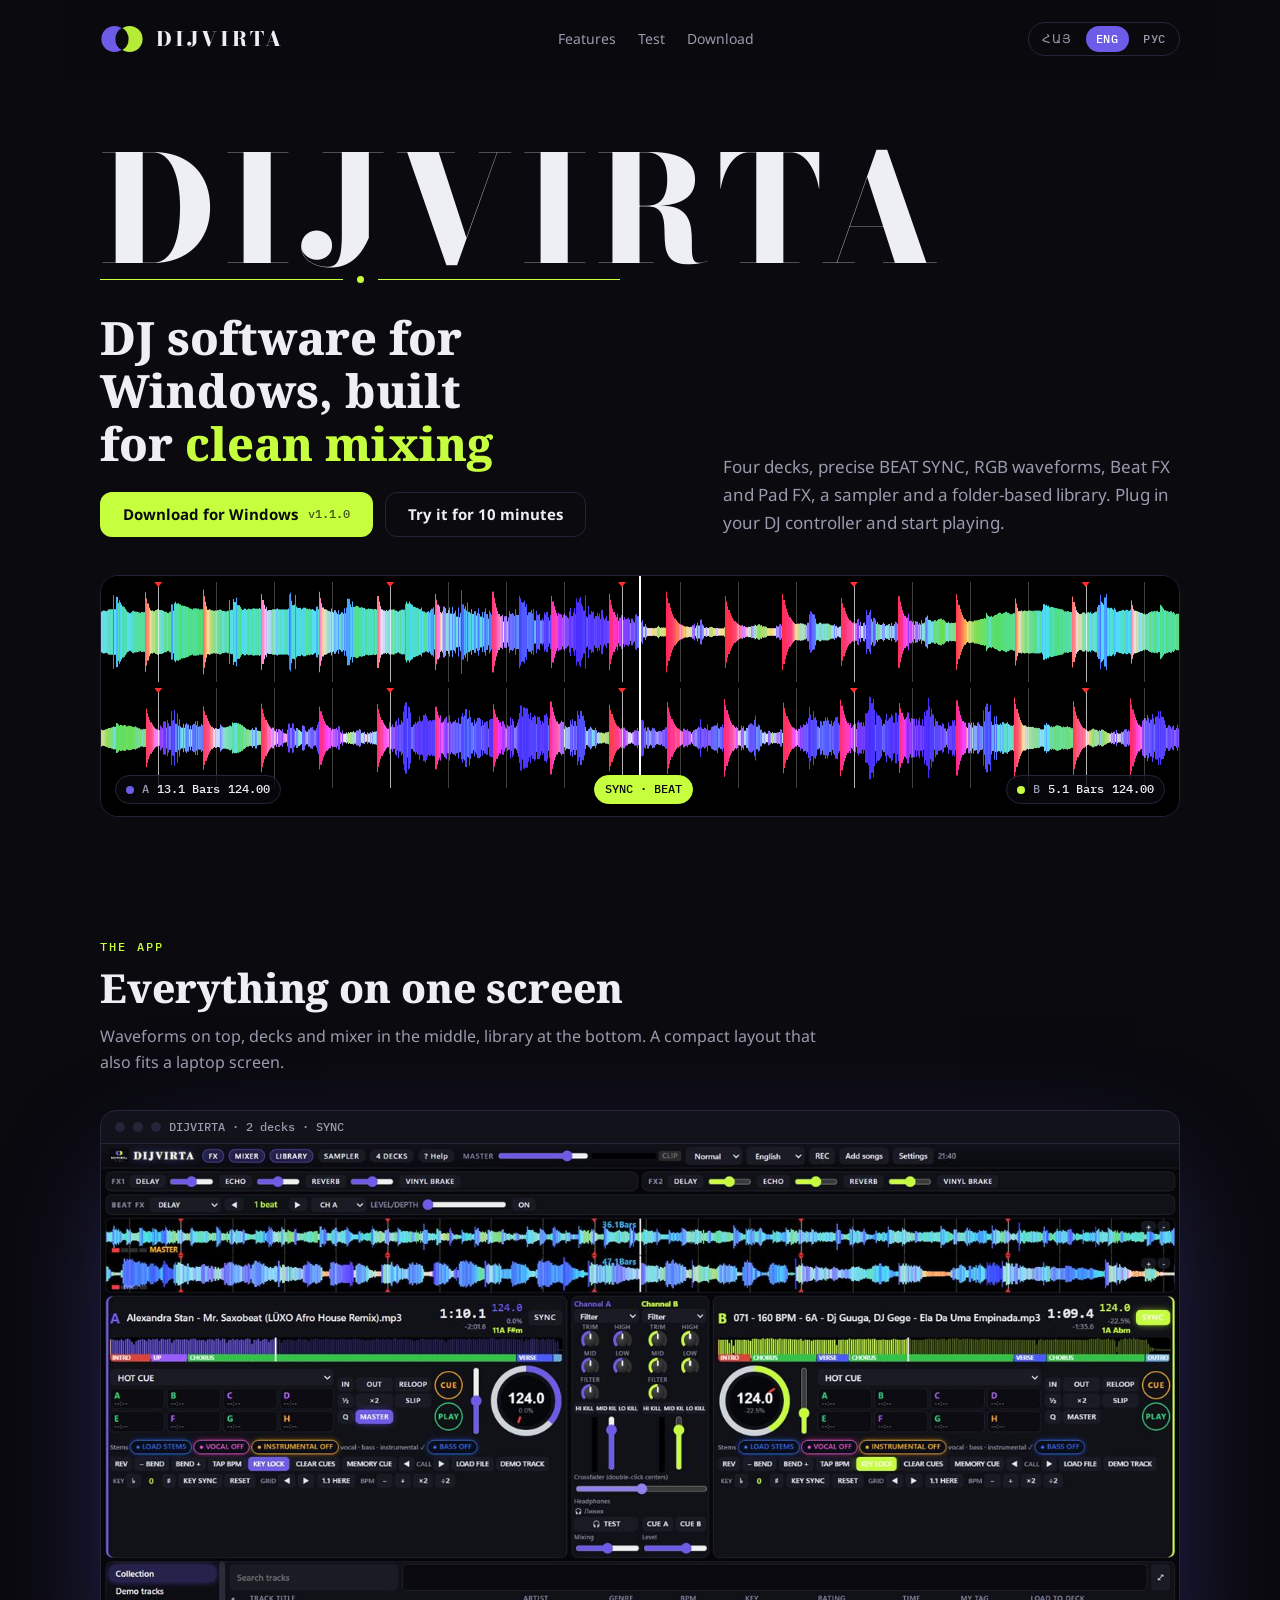
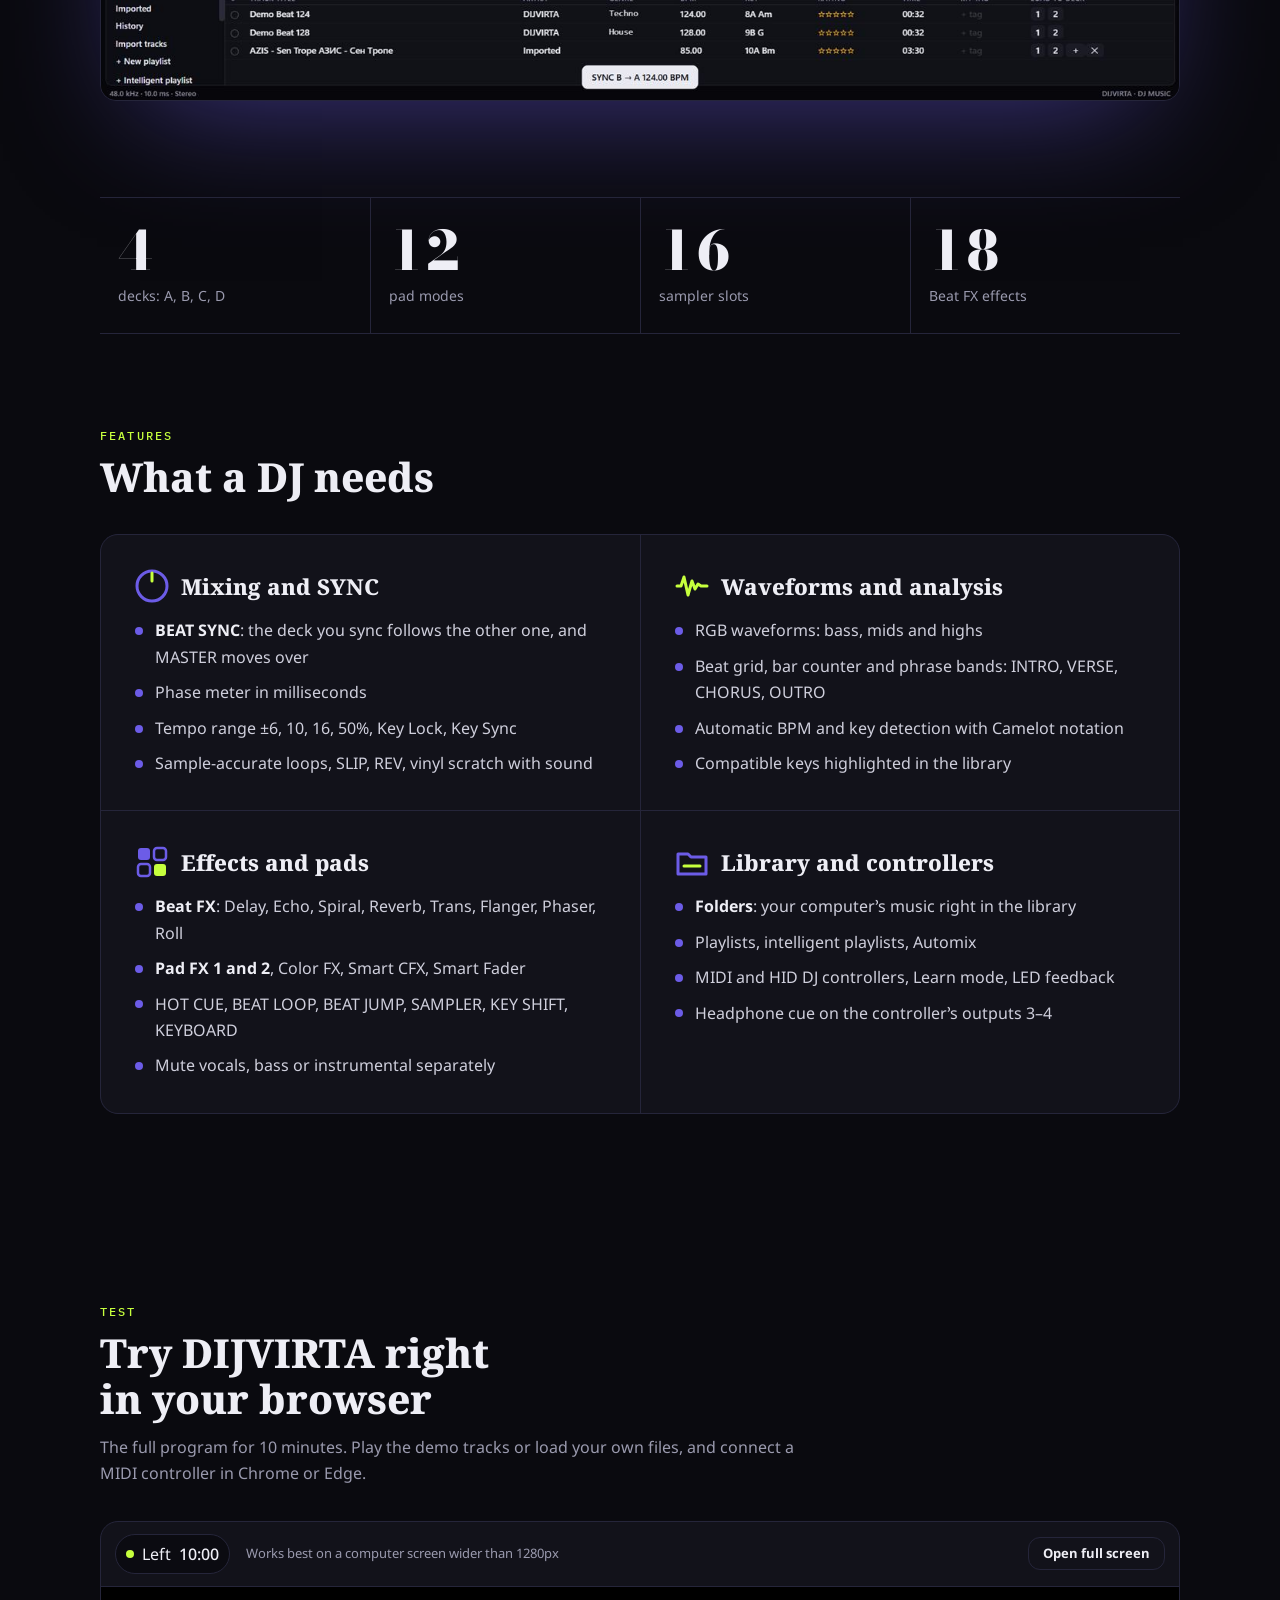
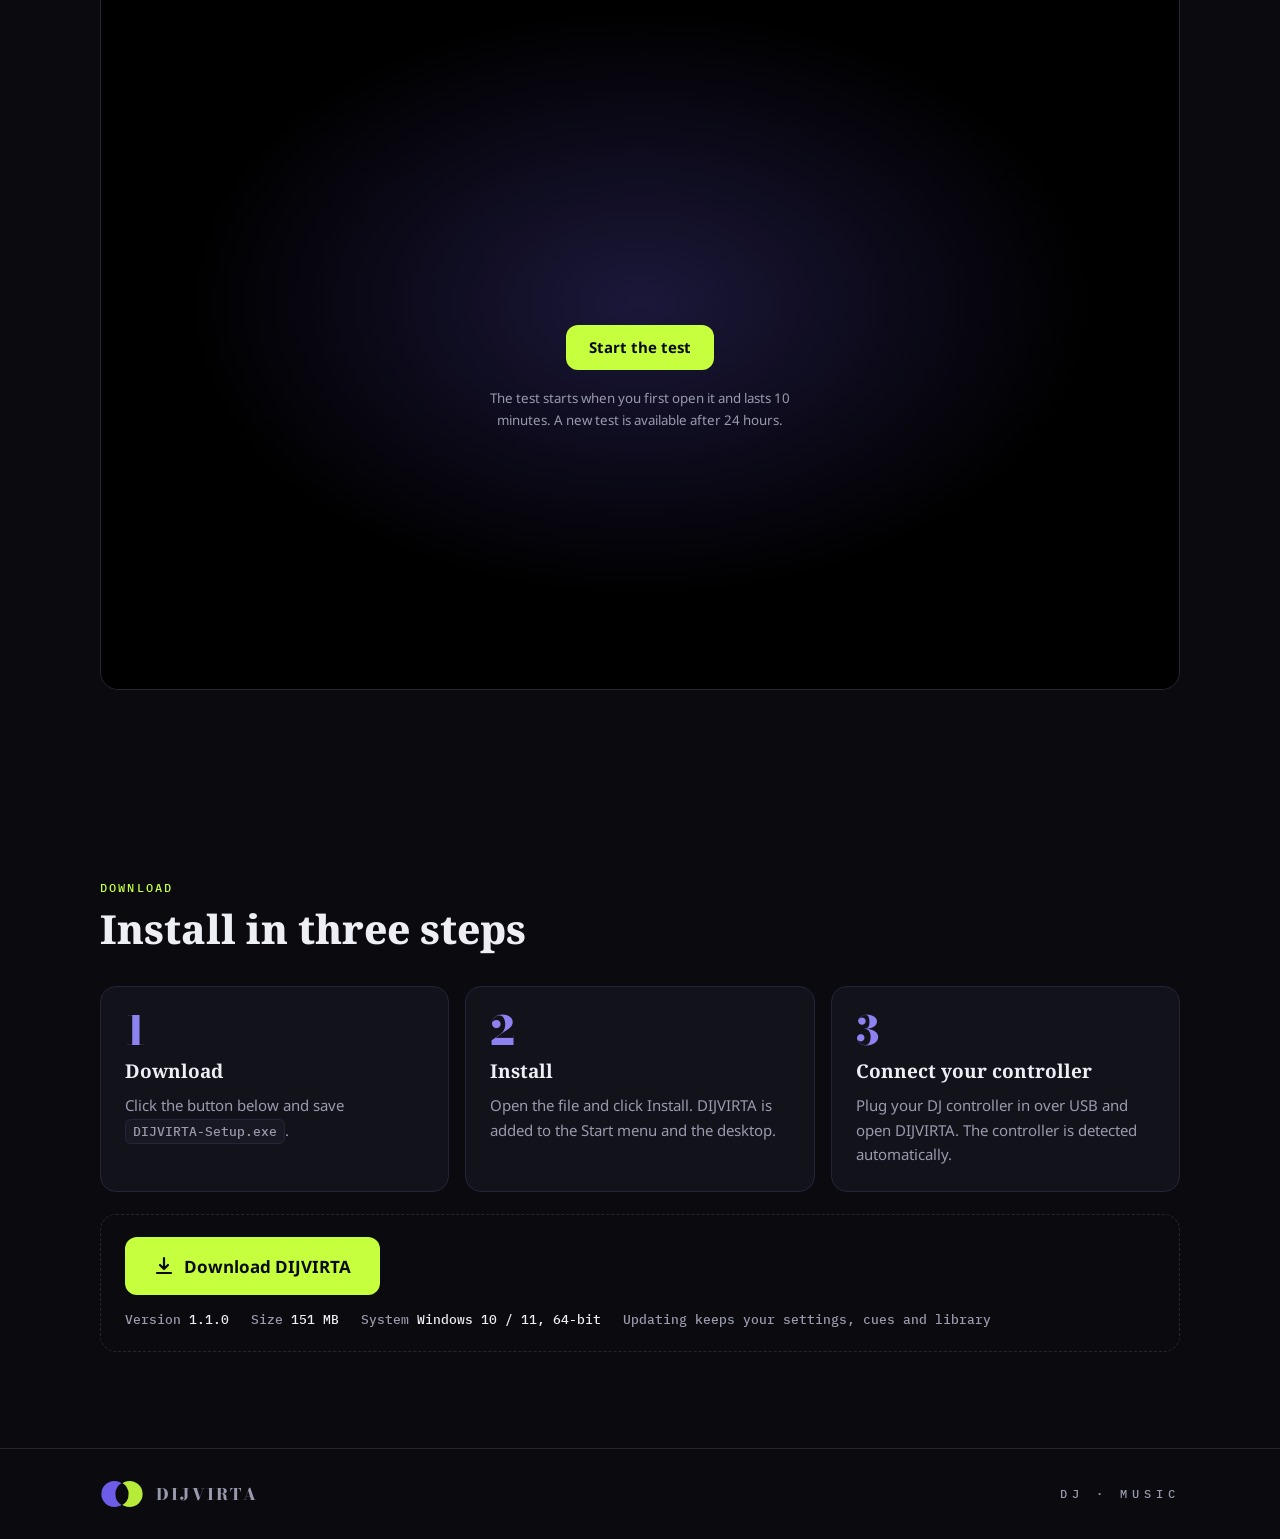
==== index.html @ cd350a0d "Add files via upload" ====
<!doctype html>
<html lang="hy">
<head>
<meta charset="utf-8">
<meta name="viewport" content="width=device-width,initial-scale=1,viewport-fit=cover">
<title>DIJVIRTA</title>
<meta name="description" content="DIJVIRTA — DJ software for Windows: 4 decks, BEAT SYNC, RGB waveforms, Beat FX and DJ controller support.">
<link rel="icon" href="app/dijvirta_logo.svg" type="image/svg+xml">
<link rel="preconnect" href="https://fonts.googleapis.com">
<link rel="preconnect" href="https://fonts.gstatic.com" crossorigin>
<link rel="stylesheet" href="https://fonts.googleapis.com/css2?family=Bodoni+Moda:opsz,wght@6..96,600;6..96,800&family=Noto+Serif+Armenian:wght@600;800&family=Noto+Sans+Armenian:wght@400;500;700&family=Noto+Serif:wght@600;800&family=Noto+Sans:wght@400;500;700&family=IBM+Plex+Mono:wght@500&display=swap">
<link rel="stylesheet" href="site.css">
</head>
<body>
<svg width="0" height="0" style="position:absolute" aria-hidden="true">
  <defs>
    <symbol id="logo" viewBox="126 56 128 84">
      <circle cx="168" cy="98" r="38" fill="#6C5CE7"/>
      <circle cx="212" cy="98" r="38" fill="#C6FF3D" fill-opacity=".92"/>
      <path d="M190 65 A38 38 0 0 1 190 131 A38 38 0 0 1 190 65 Z" fill="#0A0A0F"/>
    </symbol>
  </defs>
</svg>

<header class="wrap top">
  <a class="mark" href="#top" aria-label="DIJVIRTA"><svg><use href="#logo"/></svg><b>DIJVIRTA</b></a>
  <nav aria-label="Menu">
    <a href="#features" data-i="nav_feat">Հնարավորություններ</a>
    <a href="#test" data-i="nav_test">Թեստ</a>
    <a href="#download" data-i="nav_dl">Ներբեռնել</a>
  </nav>
  <div class="langs" role="group" aria-label="Language">
    <button type="button" data-lang="hy">ՀԱՅ</button>
    <button type="button" data-lang="en">ENG</button>
    <button type="button" data-lang="ru">РУС</button>
  </div>
</header>

<main id="top">
  <div class="wrap hero">
    <div>
      <p class="word">DIJVIRTA</p>
      <div class="rule" aria-hidden="true"><i></i><s></s><i></i></div>
    </div>
    <div class="lede">
      <div>
        <h1 data-i="h1" data-html>DJ ծրագիր Windows-ի համար՝ <em>մաքուր միքսի</em> համար</h1>
        <div class="cta">
          <a class="btn primary dl-link" href="#download"><span data-i="cta_dl">Ներբեռնել Windows-ի համար</span> <small>v1.1.0</small></a>
          <a class="btn ghost" href="#test" data-i="cta_test">Փորձել 10 րոպե</a>
        </div>
      </div>
      <p data-i="lede">Չորս դեկ, ճշգրիտ BEAT SYNC, RGB ալիքներ, Beat FX ու Pad FX, sampler և պանակներով գրադարան։ Միացրու քո DJ պուլտը ու սկսիր նվագել։</p>
    </div>
    <div class="stage" aria-hidden="true">
      <canvas id="wave"></canvas>
      <div class="hud">
        <span class="pill"><span class="dot" style="background:var(--violet)"></span>A <b id="hudA">12.1 Bars</b> <b>124.00</b></span>
        <span class="pill sync">SYNC · BEAT</span>
        <span class="pill"><span class="dot" style="background:var(--lime)"></span>B <b id="hudB">4.1 Bars</b> <b>124.00</b></span>
      </div>
    </div>
  </div>

  <section class="wrap" aria-labelledby="look">
    <div class="sh">
      <span class="eyebrow" data-i="look_k">Ծրագիրը</span>
      <h2 id="look" data-i="look_h">Ամեն ինչ մեկ էկրանին</h2>
      <p data-i="look_p">Ալիքները վերևում, դեկերն ու միքսերը մեջտեղում, գրադարանը ներքևում։ Կոմպակտ դասավորություն, որ աշխատի նաև նոութբուքի էկրանին։</p>
    </div>
    <figure class="shot">
      <div class="bar"><i></i><i></i><i></i><span>DIJVIRTA · 2 decks · SYNC</span></div>
      <img src="shot.jpg" alt="DIJVIRTA" width="1400" height="723" loading="lazy">
    </figure>
  </section>

  <div class="wrap">
    <div class="nums">
      <div><b>4</b><span data-i="n1">դեկ՝ A, B, C, D</span></div>
      <div><b>12</b><span data-i="n2">pad ռեժիմ</span></div>
      <div><b>16</b><span data-i="n3">sampler սլոտ</span></div>
      <div><b>18</b><span data-i="n4">Beat FX էֆեկտ</span></div>
    </div>
  </div>

  <section class="wrap" id="features" aria-labelledby="fh">
    <div class="sh">
      <span class="eyebrow" data-i="f_k">Հնարավորություններ</span>
      <h2 id="fh" data-i="f_h">Այն, ինչ պետք է DJ-ին</h2>
    </div>
    <div class="feat">
      <article>
        <h3><svg class="ic" viewBox="0 0 34 34" aria-hidden="true"><circle cx="17" cy="17" r="15" fill="none" stroke="#6C5CE7" stroke-width="3"/><path d="M17 4v8" stroke="#C6FF3D" stroke-width="3" stroke-linecap="round"/></svg><span data-i="f1">Միքս ու SYNC</span></h3>
        <ul data-i="f1l" data-list></ul>
      </article>
      <article>
        <h3><svg class="ic" viewBox="0 0 34 34" aria-hidden="true"><path d="M2 17h4l3-9 4 18 4-14 3 8 3-5 3 2h6" fill="none" stroke="#C6FF3D" stroke-width="3" stroke-linejoin="round" stroke-linecap="round"/></svg><span data-i="f2">Ալիքներ ու վերլուծություն</span></h3>
        <ul data-i="f2l" data-list></ul>
      </article>
      <article>
        <h3><svg class="ic" viewBox="0 0 34 34" aria-hidden="true"><rect x="3" y="3" width="12" height="12" rx="3" fill="#6C5CE7"/><rect x="19" y="3" width="12" height="12" rx="3" fill="none" stroke="#6C5CE7" stroke-width="2.5"/><rect x="3" y="19" width="12" height="12" rx="3" fill="none" stroke="#6C5CE7" stroke-width="2.5"/><rect x="19" y="19" width="12" height="12" rx="3" fill="#C6FF3D"/></svg><span data-i="f3">Էֆեկտներ ու պադեր</span></h3>
        <ul data-i="f3l" data-list></ul>
      </article>
      <article>
        <h3><svg class="ic" viewBox="0 0 34 34" aria-hidden="true"><path d="M3 9h10l3 3h15v17H3z" fill="none" stroke="#6C5CE7" stroke-width="3" stroke-linejoin="round"/><path d="M9 21h16" stroke="#C6FF3D" stroke-width="3" stroke-linecap="round"/></svg><span data-i="f4">Գրադարան ու պուլտ</span></h3>
        <ul data-i="f4l" data-list></ul>
      </article>
    </div>
  </section>

  <section class="wrap" id="test" aria-labelledby="th">
    <div class="sh">
      <span class="eyebrow" data-i="t_k">Թեստ</span>
      <h2 id="th" data-i="t_h">Փորձիր DIJVIRTA-ն հենց բրաուզերում</h2>
      <p data-i="t_p">Ամբողջական ծրագիրը 10 րոպեով։ Նվագիր դեմո երգերը կամ բեռնիր քո ֆայլերը, միացրու MIDI պուլտը Chrome-ում կամ Edge-ում։</p>
    </div>
    <div class="testbox">
      <div class="testbar">
        <span class="pill"><span class="dot" style="background:var(--lime)"></span><span data-i="t_left">Մնաց</span> <b id="tLeft">10:00</b></span>
        <span class="tnote" data-i="t_note">Լավագույնը համակարգչի էկրանին՝ 1280px-ից լայն</span>
        <a class="btn ghost small" id="tFull" href="app/" target="_blank" rel="noopener" data-i="t_full">Բացել ամբողջ էկրանով</a>
      </div>
      <div class="testview" id="tView">
        <div class="tstart">
          <svg viewBox="126 56 128 84" width="96" height="63" aria-hidden="true"><use href="#logo"/></svg>
          <button type="button" class="btn primary" id="tGo" data-i="t_go">Սկսել թեստը</button>
          <small data-i="t_info">Թեստը սկսվում է առաջին բացելուց և տևում է 10 րոպե։ Նոր թեստ՝ 24 ժամից։</small>
        </div>
      </div>
    </div>
  </section>

  <section class="wrap" id="download" aria-labelledby="ih">
    <div class="sh">
      <span class="eyebrow" data-i="d_k">Ներբեռնել</span>
      <h2 id="ih" data-i="d_h">Տեղադրիր երեք քայլով</h2>
    </div>
    <ol class="steps">
      <li><h3 data-i="s1">Ներբեռնիր</h3><p data-i="s1p" data-html>Սեղմիր ներքևի կոճակը և պահիր <span class="kbd">DIJVIRTA-Setup.exe</span> ֆայլը։</p></li>
      <li><h3 data-i="s2">Տեղադրիր</h3><p data-i="s2p">Բացիր ֆայլը և սեղմիր Install։ Ծրագիրը կավելանա Start մենյու և աշխատասեղան։</p></li>
      <li><h3 data-i="s3">Միացրու պուլտը</h3><p data-i="s3p">Միացրու DJ պուլտը USB-ով և բացիր DIJVIRTA-ն։ Պուլտը կճանաչվի ինքնաշխատ։</p></li>
    </ol>
    <div class="dl">
      <a class="btn primary big dl-link" href="DIJVIRTA-Setup.exe" download><svg width="20" height="20" viewBox="0 0 20 20" aria-hidden="true"><path d="M10 2v11m0 0-4-4m4 4 4-4M3 17h14" fill="none" stroke="currentColor" stroke-width="2.2" stroke-linecap="round" stroke-linejoin="round"/></svg><span data-i="d_btn">Ներբեռնել DIJVIRTA</span></a>
      <div class="meta">
        <span><span data-i="m_v">Տարբերակ</span> <b>1.1.0</b></span>
        <span><span data-i="m_s">Չափ</span> <b>151 MB</b></span>
        <span><span data-i="m_o">Համակարգ</span> <b>Windows 10 / 11, 64-bit</b></span>
        <span data-i="m_k">Թարմացնելիս կարգավորումները, cue-երը և գրադարանը պահպանվում են</span>
      </div>
    </div>
  </section>
</main>

<footer>
  <div class="wrap">
    <a class="mark" href="#top" aria-label="DIJVIRTA"><svg><use href="#logo"/></svg><b>DIJVIRTA</b></a>
    <span class="tag">DJ · MUSIC</span>
  </div>
</footer>
<script src="site.js"></script>
</body>
</html>
---- site.css ----
html{scroll-behavior:smooth}

/* Layout: a dark DJ stage. Brand wordmark + live synced waveforms on top, then the real app, what it does, and how to install it. */
:root{
  --ink:#0A0A0F; --panel:#12121A; --panel2:#181822; --line:#25253A;
  --fg:#EEEEF5; --mu:#9A9AAE; --violet:#6C5CE7; --violet2:#8E81F0; --lime:#C6FF3D;
  --f-brand:"Bodoni Moda",Didot,"Bodoni MT",Georgia,serif;
  --f-head:"Noto Serif Armenian","Noto Serif",Georgia,serif;
  --f-body:"Noto Sans Armenian","Noto Sans","Segoe UI",system-ui,sans-serif;
  --f-data:"IBM Plex Mono",ui-monospace,Consolas,monospace;
  color-scheme:dark;
}
*{box-sizing:border-box}
body{background:var(--ink);color:var(--fg);font:400 16px/1.65 var(--f-body);-webkit-font-smoothing:antialiased}
.wrap{max-width:1160px;margin:0 auto;padding-inline:clamp(16px,4vw,40px)}
h1,h2,h3{font-family:var(--f-head);text-wrap:balance;margin:0;line-height:1.15}
p{margin:0}
a{color:inherit}
:focus-visible{outline:2px solid var(--lime);outline-offset:3px;border-radius:6px}
.eyebrow{font:500 12px/1 var(--f-data);letter-spacing:.18em;text-transform:uppercase;color:var(--lime)}

/* top bar */
.top{display:flex;align-items:center;justify-content:space-between;gap:16px;padding-block:22px}
.mark{display:flex;align-items:center;gap:12px;text-decoration:none}
.mark svg{width:44px;height:30px;flex:none}
.mark b{font:800 20px/1 var(--f-brand);letter-spacing:.14em}
.top nav{display:flex;gap:22px;flex-wrap:wrap;font-size:14px;color:var(--mu)}
.top nav a{text-decoration:none}.top nav a:hover{color:var(--fg)}

/* hero */
.hero{display:grid;grid-template-columns:minmax(0,1fr);gap:28px;padding-block:clamp(28px,6vw,64px) 28px}
.word{font:800 clamp(56px,13vw,148px)/.9 var(--f-brand);letter-spacing:.06em;margin:0;color:var(--fg)}
.rule{display:flex;align-items:center;gap:14px;max-width:520px;color:var(--mu);font:500 12px/1 var(--f-data);letter-spacing:.42em}
.rule i{flex:1;height:1.5px;background:var(--lime)}
.rule s{width:7px;height:7px;border-radius:50%;background:var(--lime);text-decoration:none;flex:none}
.lede{display:grid;grid-template-columns:minmax(0,1.25fr) minmax(0,1fr);gap:clamp(20px,4vw,56px);align-items:end}
.lede h1{font-weight:800;font-size:clamp(28px,4.2vw,46px)}
.lede h1 em{font-style:normal;color:var(--lime)}
.lede p{color:var(--mu);font-size:17px;max-width:46ch}
.cta{display:flex;flex-wrap:wrap;gap:12px;margin-top:22px}
.btn{display:inline-flex;align-items:center;gap:10px;padding:14px 22px;border-radius:12px;font:700 15px/1 var(--f-body);text-decoration:none;border:1px solid transparent;cursor:pointer}
.btn.primary{background:var(--lime);color:var(--ink)}
.btn.primary:hover{background:#d6ff6e}
.btn.ghost{border-color:var(--line);color:var(--fg)}
.btn.ghost:hover{border-color:var(--violet2)}
.btn small{font:500 12px/1 var(--f-data);opacity:.7}

/* live waveform stage */
.stage{position:relative;border:1px solid var(--line);border-radius:18px;background:#000;overflow:hidden;margin-top:10px}
.stage canvas{display:block;width:100%;height:clamp(170px,24vw,240px)}
.stage .hud{position:absolute;inset:auto 14px 12px 14px;display:flex;justify-content:space-between;gap:10px;flex-wrap:wrap;font:500 12px/1.2 var(--f-data);color:var(--mu);pointer-events:none}
.pill{display:inline-flex;gap:8px;align-items:center;padding:6px 10px;border-radius:999px;background:rgba(10,10,15,.78);border:1px solid var(--line)}
.pill b{color:var(--fg);font-weight:500}
.pill.sync{color:var(--ink);background:var(--lime);border-color:var(--lime)}
.dot{width:8px;height:8px;border-radius:50%}

/* section frame */
section{padding-block:clamp(48px,8vw,96px)}
.sh{display:grid;gap:12px;margin-bottom:34px;max-width:720px}
.sh h2{font-size:clamp(26px,3.6vw,40px);font-weight:800}
.sh p{color:var(--mu)}

/* screenshot */
.shot{border-radius:16px;border:1px solid var(--line);overflow:hidden;background:var(--panel);box-shadow:0 40px 120px -40px rgba(108,92,231,.55)}
.shot .bar{display:flex;align-items:center;gap:8px;padding:10px 14px;border-bottom:1px solid var(--line);font:500 12px/1 var(--f-data);color:var(--mu)}
.shot .bar i{width:10px;height:10px;border-radius:50%;background:var(--line)}
.shot img{display:block;width:100%;height:auto}
.caption{margin-top:14px;color:var(--mu);font-size:14px}

/* numbers */
.nums{display:grid;grid-template-columns:repeat(4,minmax(0,1fr));border-block:1px solid var(--line)}
.nums div{padding:26px 18px;display:grid;gap:6px}
.nums div+div{border-left:1px solid var(--line)}
.nums b{font:800 clamp(34px,5vw,54px)/1 var(--f-brand);color:var(--fg);font-variant-numeric:tabular-nums}
.nums span{color:var(--mu);font-size:14px}

/* features */
.feat{display:grid;grid-template-columns:repeat(2,minmax(0,1fr));gap:1px;background:var(--line);border:1px solid var(--line);border-radius:18px;overflow:hidden}
.feat article{background:var(--panel);padding:clamp(22px,3vw,34px);display:grid;gap:14px;align-content:start;min-width:0}
.feat h3{font-size:22px;font-weight:800;display:flex;align-items:center;gap:12px}
.feat h3 .ic{width:34px;height:34px;flex:none}
.feat ul{margin:0;padding:0;list-style:none;display:grid;gap:9px}
.feat li{position:relative;padding-left:20px;color:#CFCFDC}
.feat li::before{content:"";position:absolute;left:0;top:.62em;width:8px;height:8px;border-radius:50%;background:var(--violet)}
.feat li b{color:var(--fg);font-weight:700}
.kbd{font:500 13px/1 var(--f-data);padding:3px 7px;border-radius:6px;border:1px solid var(--line);background:var(--panel2);white-space:nowrap}

/* controller strip */
.ctrl{display:grid;grid-template-columns:minmax(0,1fr) minmax(0,1.1fr);gap:clamp(24px,5vw,60px);align-items:center}
.ctrl canvas{width:100%;height:auto;aspect-ratio:16/9;display:block;border-radius:16px;border:1px solid var(--line);background:var(--panel)}
.ctrl dl{display:grid;grid-template-columns:auto minmax(0,1fr);gap:12px 18px;margin:22px 0 0}
.ctrl dt{font:500 13px/1.5 var(--f-data);color:var(--lime);white-space:nowrap}
.ctrl dd{margin:0;color:#CFCFDC}

/* install */
.steps{display:grid;grid-template-columns:repeat(3,minmax(0,1fr));gap:16px;counter-reset:s}
.steps li{list-style:none;counter-increment:s;padding:24px;border-radius:16px;background:var(--panel);border:1px solid var(--line);display:grid;gap:10px;align-content:start}
.steps li::before{content:counter(s);font:800 40px/1 var(--f-brand);color:var(--violet2)}
.steps h3{font-size:19px}
.steps p{color:var(--mu);font-size:15px}
.steps{padding:0;margin:0}
.dl{margin-top:22px;display:flex;flex-wrap:wrap;gap:16px 28px;align-items:center;padding:22px 24px;border-radius:16px;border:1px dashed var(--line)}
.dl .meta{display:flex;flex-wrap:wrap;gap:8px 22px;font:500 13px/1.4 var(--f-data);color:var(--mu)}
.dl .meta b{color:var(--fg);font-weight:500}

footer{border-top:1px solid var(--line);padding-block:30px;color:var(--mu);font-size:14px}
footer .wrap{display:flex;flex-wrap:wrap;gap:12px 24px;justify-content:space-between;align-items:center}
footer .mark b{font-size:16px}

@media (max-width:860px){
  .lede,.ctrl{grid-template-columns:minmax(0,1fr)}
  .feat{grid-template-columns:minmax(0,1fr)}
  .steps{grid-template-columns:minmax(0,1fr)}
  .nums{grid-template-columns:repeat(2,minmax(0,1fr))}
  .nums div:nth-child(3){border-left:0}
  .nums div:nth-child(n+3){border-top:1px solid var(--line)}
  .top nav{display:none}
}
@media (prefers-reduced-motion:reduce){*{scroll-behavior:auto!important}}

body{margin:0}
.top{position:sticky;top:0;z-index:20;background:rgba(10,10,15,.82);backdrop-filter:blur(10px);border-bottom:1px solid transparent}
.langs{display:flex;gap:4px;padding:3px;border:1px solid var(--line);border-radius:999px}
.langs button{font:500 12px/1 var(--f-data);letter-spacing:.06em;color:var(--mu);background:none;border:0;padding:7px 10px;border-radius:999px;cursor:pointer}
.langs button[aria-pressed="true"]{background:var(--violet);color:#fff}
.btn.small{padding:9px 14px;font-size:13px}
.btn.big{padding:18px 28px;font-size:17px}
.shot{margin:0}
.tag{font:500 12px/1 var(--f-data);letter-spacing:.42em}
.testbox{border:1px solid var(--line);border-radius:18px;overflow:hidden;background:var(--panel)}
.testbar{display:flex;flex-wrap:wrap;gap:10px 16px;align-items:center;justify-content:space-between;padding:12px 14px;border-bottom:1px solid var(--line)}
.tnote{color:var(--mu);font-size:13px;flex:1;min-width:180px}
.testview{position:relative;height:min(78vh,820px);min-height:460px;background:#000}
.testview iframe{position:absolute;inset:0;width:100%;height:100%;border:0}
.tstart{position:absolute;inset:0;display:grid;place-content:center;justify-items:center;gap:18px;text-align:center;padding:16px;background:radial-gradient(60% 60% at 50% 45%,rgba(108,92,231,.25),transparent 70%)}
.tstart small{color:var(--mu);max-width:42ch}
.pill b#tLeft{font-variant-numeric:tabular-nums}
@media (max-width:860px){.top nav{display:none}.testview{height:70vh}}
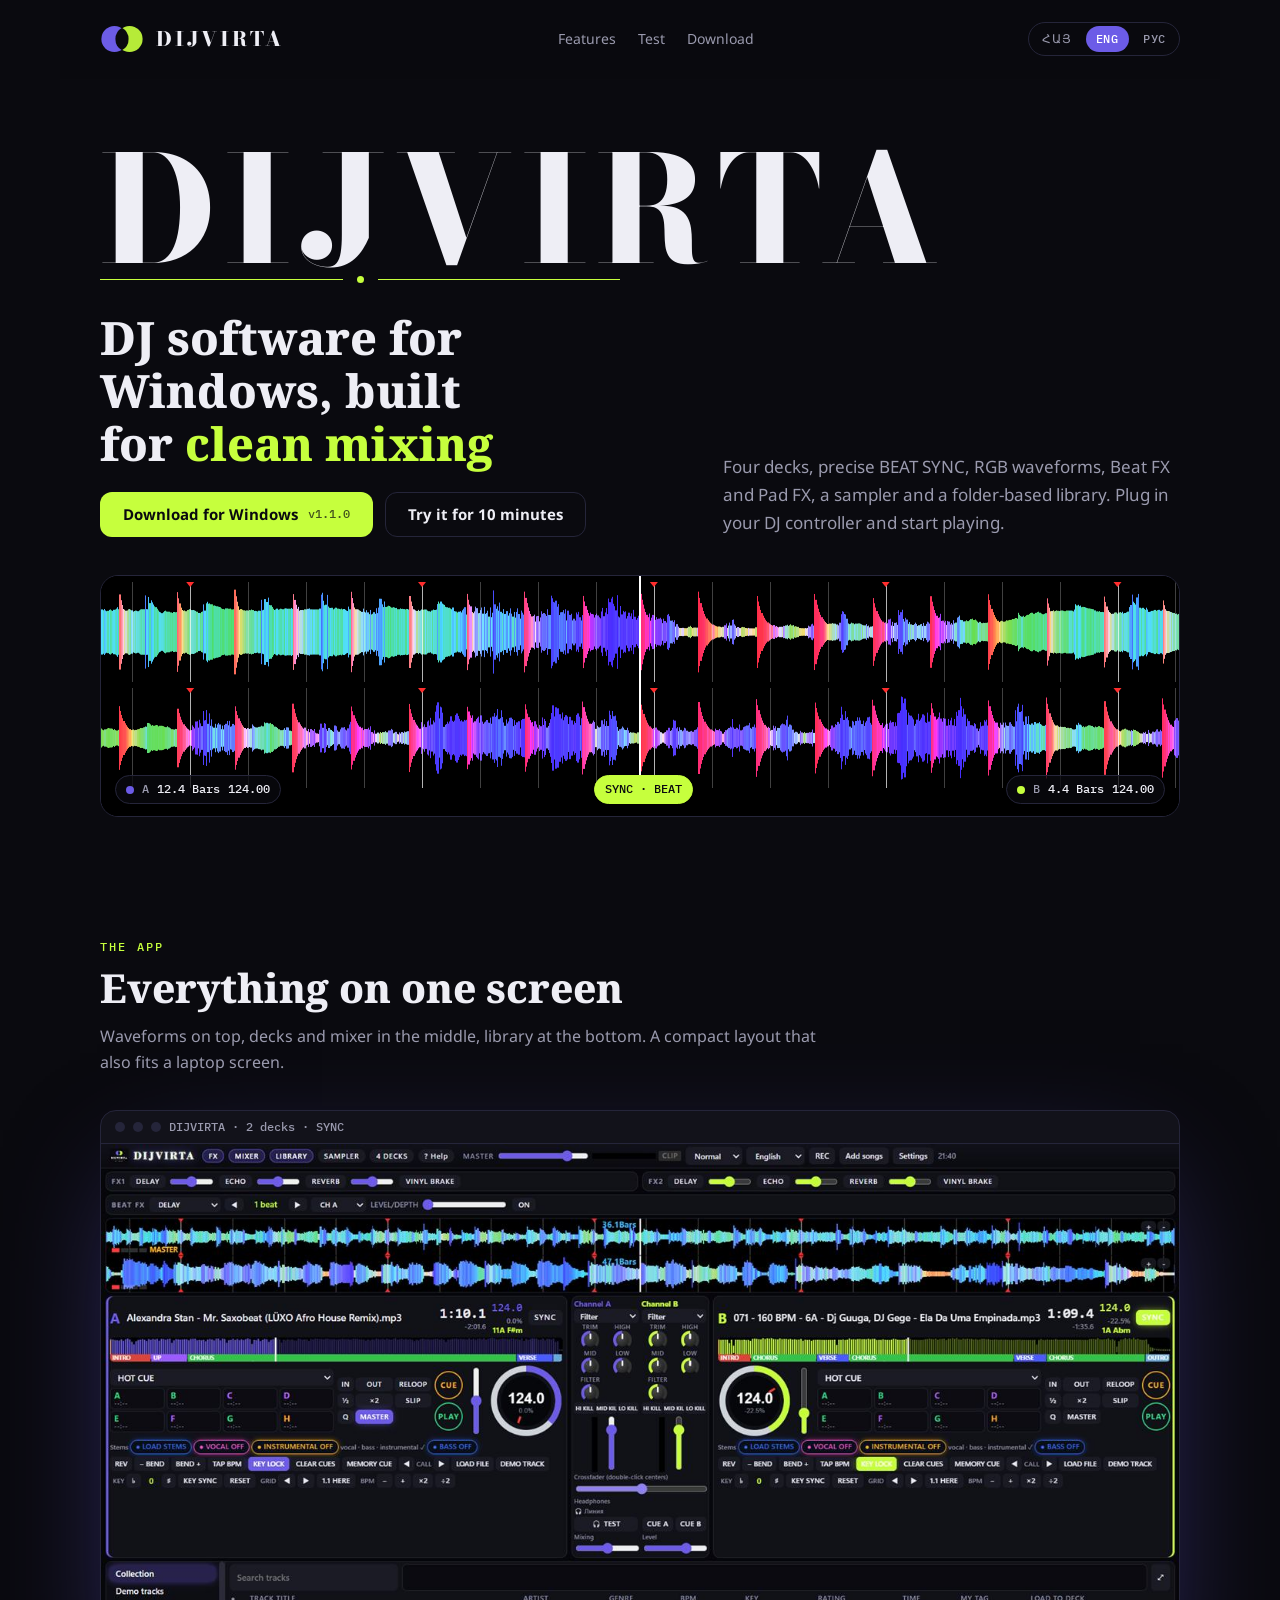
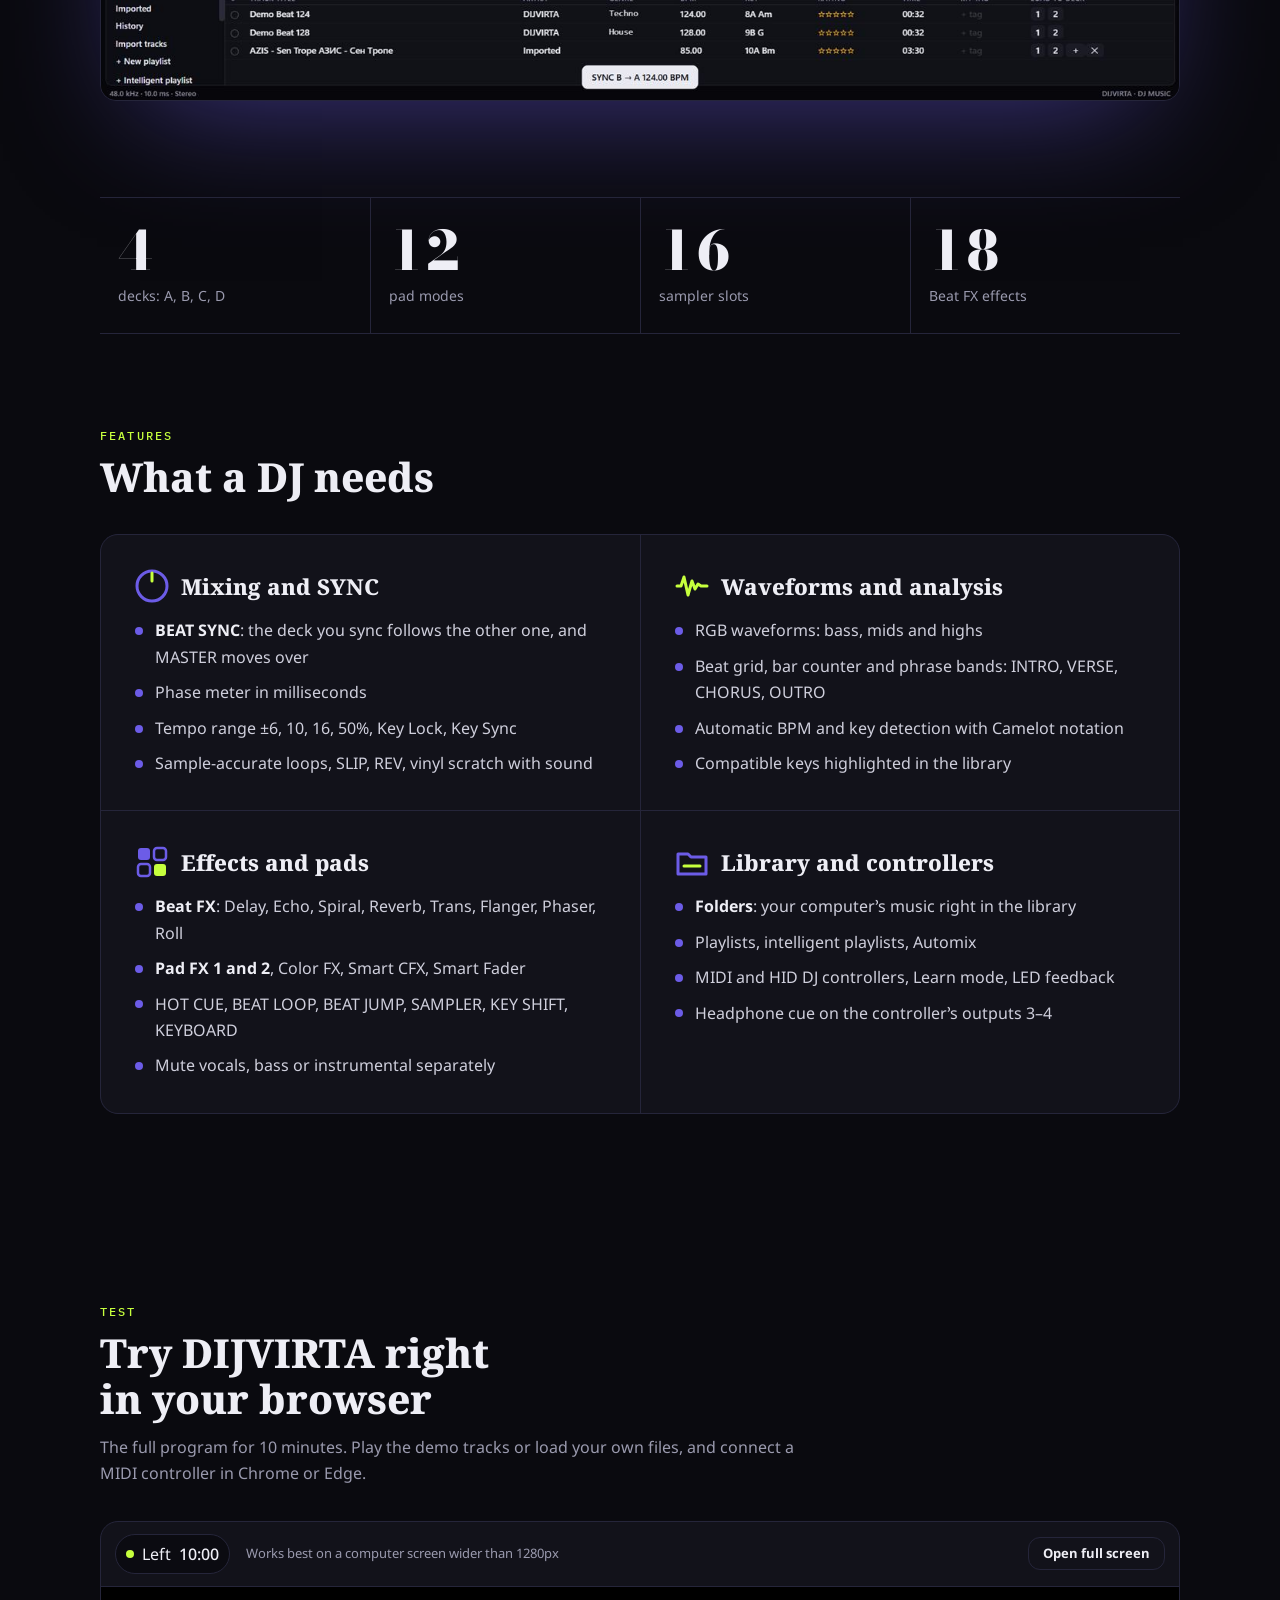
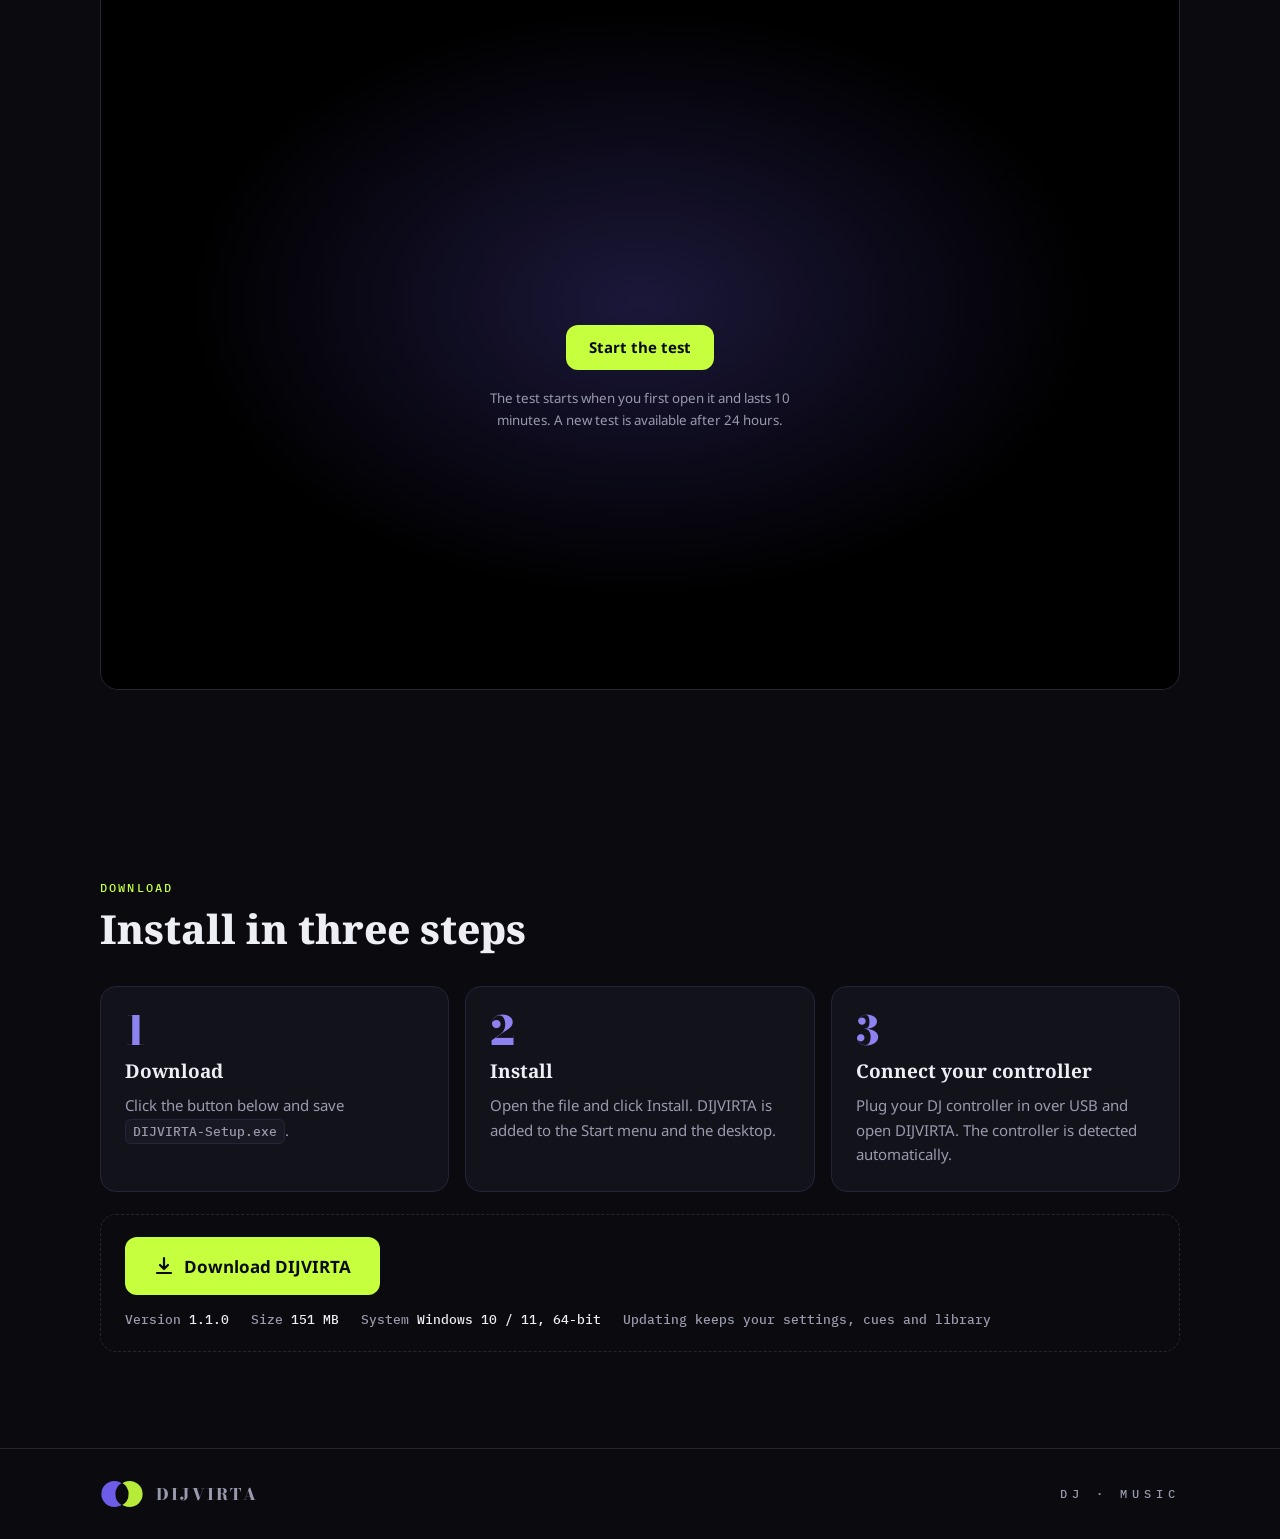
==== commit 6ffc7df3: "Add files via upload" ====
--- a/index.html
+++ b/index.html
@@ -141,7 +141,7 @@
       <li><h3 data-i="s3">Միացրու պուլտը</h3><p data-i="s3p">Միացրու DJ պուլտը USB-ով և բացիր DIJVIRTA-ն։ Պուլտը կճանաչվի ինքնաշխատ։</p></li>
     </ol>
     <div class="dl">
-      <a class="btn primary big dl-link" href="DIJVIRTA-Setup.exe" download><svg width="20" height="20" viewBox="0 0 20 20" aria-hidden="true"><path d="M10 2v11m0 0-4-4m4 4 4-4M3 17h14" fill="none" stroke="currentColor" stroke-width="2.2" stroke-linecap="round" stroke-linejoin="round"/></svg><span data-i="d_btn">Ներբեռնել DIJVIRTA</span></a>
+      <a class="btn primary big dl-link" href="https://github.com/xorimastmulter-png/dijvirta/releases/latest/download/DIJVIRTA-Setup.exe"><svg width="20" height="20" viewBox="0 0 20 20" aria-hidden="true"><path d="M10 2v11m0 0-4-4m4 4 4-4M3 17h14" fill="none" stroke="currentColor" stroke-width="2.2" stroke-linecap="round" stroke-linejoin="round"/></svg><span data-i="d_btn">Ներբեռնել DIJVIRTA</span></a>
       <div class="meta">
         <span><span data-i="m_v">Տարբերակ</span> <b>1.1.0</b></span>
         <span><span data-i="m_s">Չափ</span> <b>151 MB</b></span>
